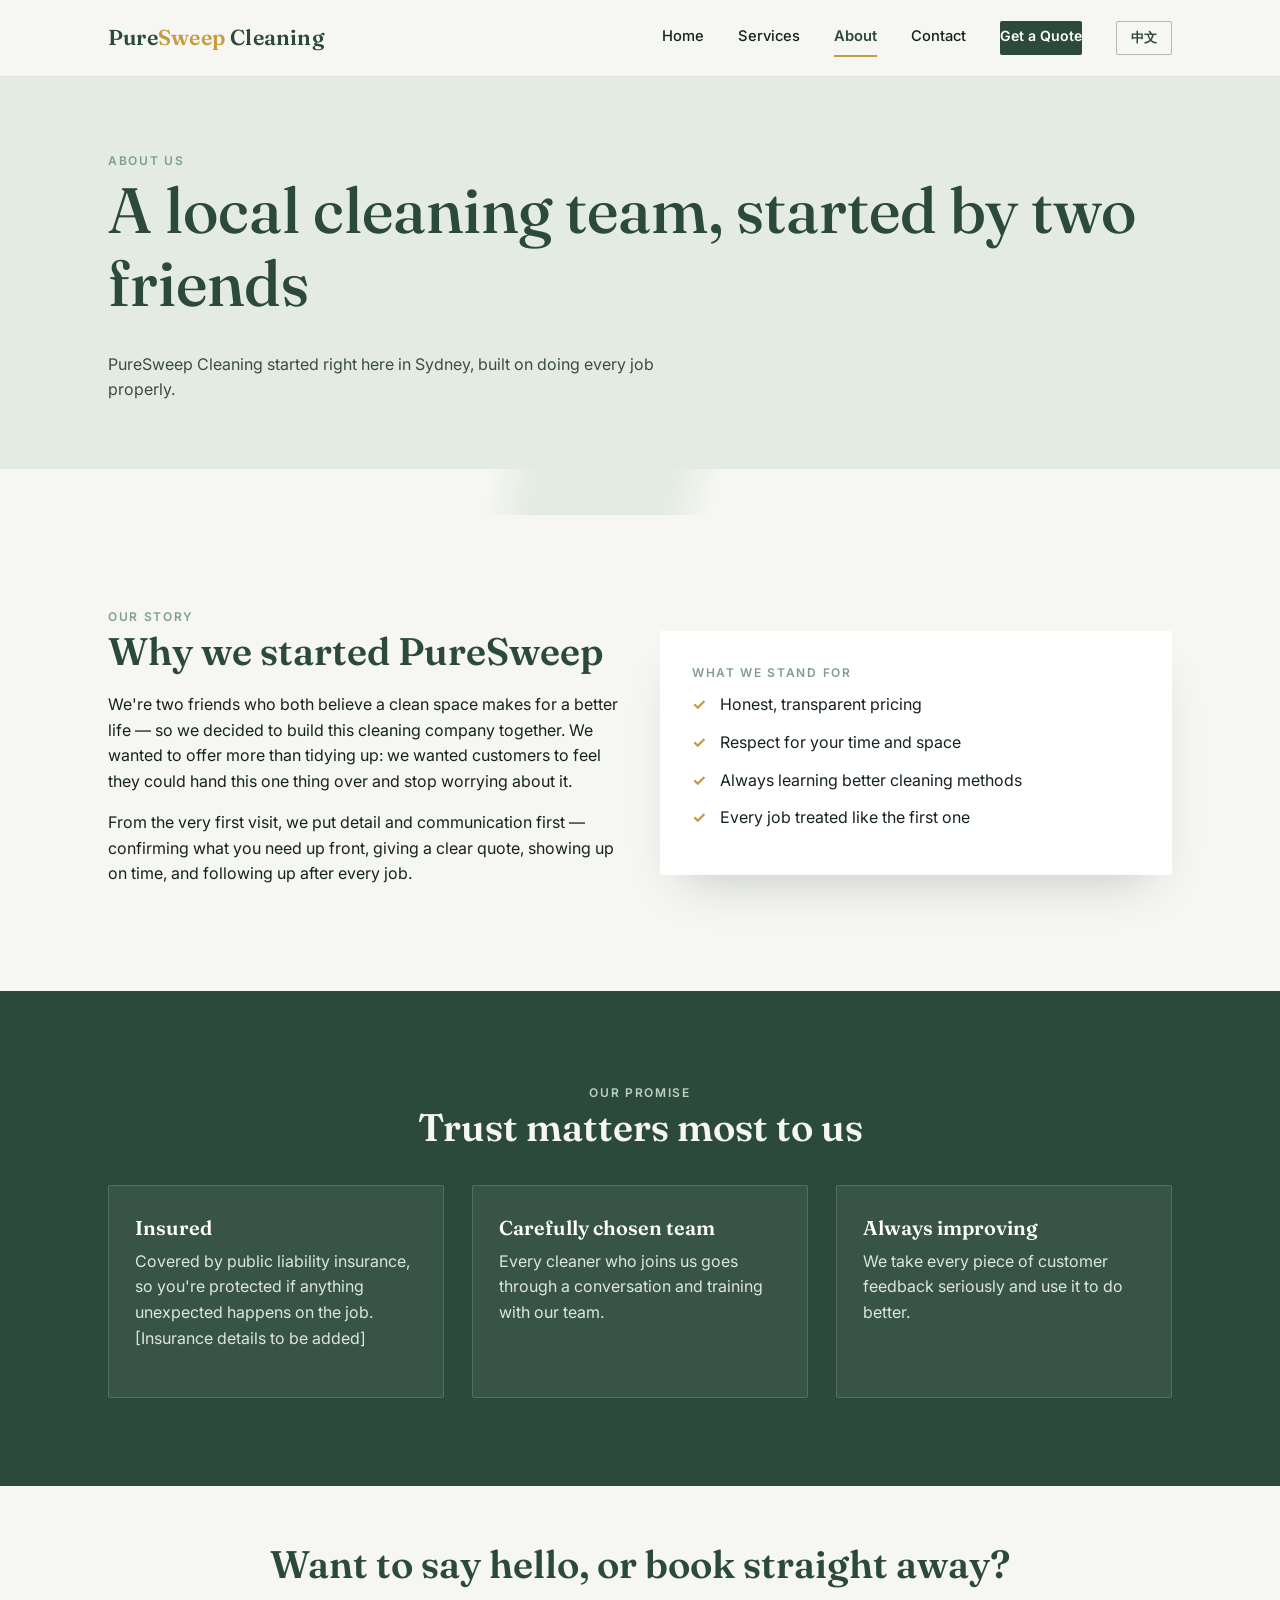
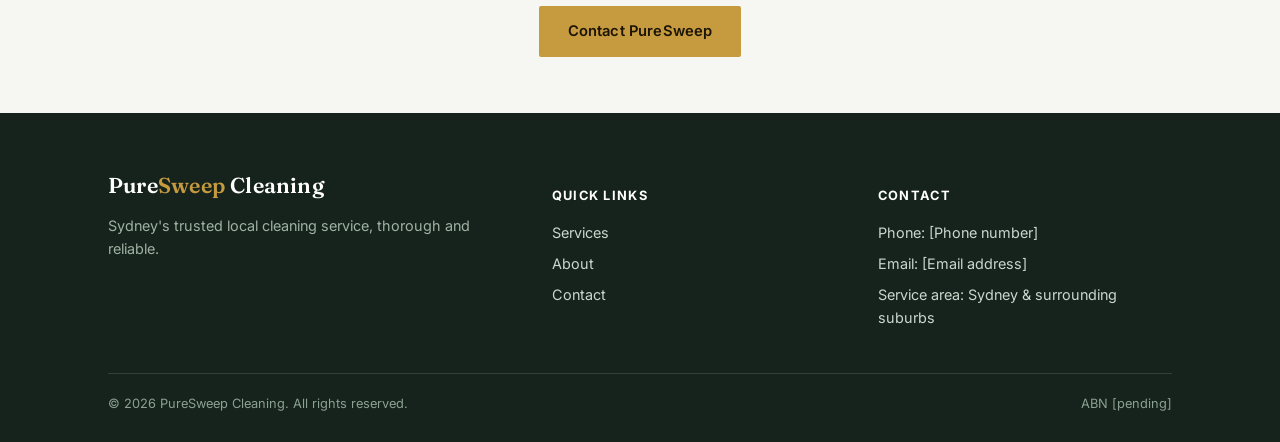
==== about.html @ 63b87b01 "first commit" ====
<!DOCTYPE html>
<html lang="en">
<head>
<meta charset="UTF-8">
<meta name="viewport" content="width=device-width, initial-scale=1.0">
<title>About Us | PureSweep Cleaning</title>
<link rel="preconnect" href="https://fonts.googleapis.com">
<link href="https://fonts.googleapis.com/css2?family=Fraunces:wght@500;600&family=Inter:wght@400;500;600;700&display=swap" rel="stylesheet">
<link rel="stylesheet" href="style.css">
</head>
<body>

<header class="site-header">
  <div class="wrap">
    <a href="index.html" class="brand">Pure<span>Sweep</span> Cleaning</a>
    <nav class="nav-links">
      <a href="index.html" data-i18n="nav.home">Home</a>
      <a href="services.html" data-i18n="nav.services">Services</a>
      <a href="about.html" class="active" data-i18n="nav.about">About</a>
      <a href="contact.html" data-i18n="nav.contact">Contact</a>
      <a href="contact.html" class="nav-cta" data-i18n="nav.cta">Get a Quote</a>
      <button id="lang-toggle" class="btn-lang" type="button">中文</button>
    </nav>
    <button class="nav-toggle" aria-label="Menu">☰</button>
  </div>
</header>

<section class="page-hero">
  <div class="wrap">
    <span class="eyebrow" data-i18n="about.eyebrow">About Us</span>
    <h1 data-i18n="about.h1">A local cleaning team, started by two friends</h1>
    <p style="max-width:56ch; color:#3a4d40;" data-i18n="about.lede">PureSweep Cleaning started right here in Sydney, built on doing every job properly.</p>
  </div>
</section>

<div class="wipe"></div>

<section class="section">
  <div class="wrap grid-2">
    <div>
      <span class="eyebrow" data-i18n="about.story.eyebrow">Our story</span>
      <h2 data-i18n="about.story.h2">Why we started PureSweep</h2>
      <p data-i18n="about.story.p1">We're two friends who both believe a clean space makes for a better life — so we decided to build this cleaning company together. We wanted to offer more than tidying up: we wanted customers to feel they could hand this one thing over and stop worrying about it.</p>
      <p data-i18n="about.story.p2">From the very first visit, we put detail and communication first — confirming what you need up front, giving a clear quote, showing up on time, and following up after every job.</p>
    </div>
    <div class="hero-card">
      <span class="eyebrow" data-i18n="about.principles.eyebrow">What we stand for</span>
      <ul class="list-check">
        <li data-i18n="about.principles.li1">Honest, transparent pricing</li>
        <li data-i18n="about.principles.li2">Respect for your time and space</li>
        <li data-i18n="about.principles.li3">Always learning better cleaning methods</li>
        <li data-i18n="about.principles.li4">Every job treated like the first one</li>
      </ul>
    </div>
  </div>
</section>

<section class="section section--forest">
  <div class="wrap" style="text-align:center;">
    <span class="eyebrow" style="color:#bcd0c1;" data-i18n="about.promise.eyebrow">Our promise</span>
    <h2 data-i18n="about.promise.h2">Trust matters most to us</h2>
    <div class="grid-3" style="margin-top:36px; text-align:left;">
      <div class="card" style="background:rgba(255,255,255,0.06); border-color:rgba(255,255,255,0.15);">
        <h3 style="color:#fff;" data-i18n="about.promise.card1.title">Insured</h3>
        <p style="color:#dde6dc;" data-i18n="about.promise.card1.desc">Covered by public liability insurance, so you're protected if anything unexpected happens on the job. [Insurance details to be added]</p>
      </div>
      <div class="card" style="background:rgba(255,255,255,0.06); border-color:rgba(255,255,255,0.15);">
        <h3 style="color:#fff;" data-i18n="about.promise.card2.title">Carefully chosen team</h3>
        <p style="color:#dde6dc;" data-i18n="about.promise.card2.desc">Every cleaner who joins us goes through a conversation and training with our team.</p>
      </div>
      <div class="card" style="background:rgba(255,255,255,0.06); border-color:rgba(255,255,255,0.15);">
        <h3 style="color:#fff;" data-i18n="about.promise.card3.title">Always improving</h3>
        <p style="color:#dde6dc;" data-i18n="about.promise.card3.desc">We take every piece of customer feedback seriously and use it to do better.</p>
      </div>
    </div>
  </div>
</section>

<section class="section section--tight" style="text-align:center;">
  <div class="wrap">
    <h2 data-i18n="about.cta.h2">Want to say hello, or book straight away?</h2>
    <a href="contact.html" class="btn btn--gold" data-i18n="about.cta.btn">Contact PureSweep</a>
  </div>
</section>

<footer class="site-footer">
  <div class="wrap">
    <div class="footer-grid">
      <div>
        <div class="brand" style="color:#fff; margin-bottom:10px;">Pure<span>Sweep</span> Cleaning</div>
        <p style="color:#9fb2a3;" data-i18n="footer.tagline">Sydney's trusted local cleaning service, thorough and reliable.</p>
      </div>
      <div>
        <h4 data-i18n="footer.quicklinksTitle">Quick Links</h4>
        <ul>
          <li><a href="services.html" data-i18n="nav.services">Services</a></li>
          <li><a href="about.html" data-i18n="nav.about">About</a></li>
          <li><a href="contact.html" data-i18n="nav.contact">Contact</a></li>
        </ul>
      </div>
      <div>
        <h4 data-i18n="footer.contactTitle">Contact</h4>
        <ul>
          <li><span data-i18n="footer.phoneLabel">Phone:</span> <span data-i18n="footer.phoneValue">[Phone number]</span></li>
          <li><span data-i18n="footer.emailLabel">Email:</span> <span data-i18n="footer.emailValue">[Email address]</span></li>
          <li><span data-i18n="footer.areaLabel">Service area:</span> <span data-i18n="footer.areaValue">Sydney & surrounding suburbs</span></li>
        </ul>
      </div>
    </div>
    <div class="footer-bottom">
      <span data-i18n="footer.rights">© 2026 PureSweep Cleaning. All rights reserved.</span>
      <span data-i18n="footer.abn">ABN [pending]</span>
    </div>
  </div>
</footer>

<script src="i18n.js"></script>
<script src="script.js"></script>
</body>
</html>
---- style.css ----
/* =========================================================
   PureSweep Cleaning — Design Tokens
   Palette: deep forest ink + sage + warm gold accent + pale mint field
   Type: Fraunces (display, characterful serif) + Inter (body/utility)
   Signature: the diagonal "wipe streak" — a clean swipe revealing
   a lighter tone beneath, used as a recurring divider motif.
   ========================================================= */

:root {
  --ink: #16231c;           /* near-black green-charcoal, primary text */
  --forest: #2c4a3b;        /* deep green, primary brand color */
  --sage: #7fa08c;          /* mid sage, secondary accent */
  --sage-tint: #e3ebe2;     /* pale sage, card/section backgrounds */
  --field: #f6f7f2;         /* warm off-white page background */
  --gold: #c69a3f;          /* warm gold, CTA / highlight accent */
  --paper: #ffffff;

  --font-display: "Fraunces", Georgia, serif;
  --font-body: "Inter", -apple-system, BlinkMacSystemFont, "Segoe UI", sans-serif;

  --radius: 2px;
  --max-width: 1120px;
}

* { box-sizing: border-box; }
html { scroll-behavior: smooth; }

body {
  margin: 0;
  background: var(--field);
  color: var(--ink);
  font-family: var(--font-body);
  font-size: 16px;
  line-height: 1.6;
  -webkit-font-smoothing: antialiased;
}

img { max-width: 100%; display: block; }

a { color: inherit; text-decoration: none; }

h1, h2, h3 {
  font-family: var(--font-display);
  font-weight: 600;
  line-height: 1.15;
  margin: 0 0 0.5em;
  color: var(--forest);
}

h1 { font-size: clamp(2.4rem, 5vw, 4rem); font-weight: 500; }
h2 { font-size: clamp(1.8rem, 3vw, 2.4rem); }
h3 { font-size: 1.25rem; }

p { margin: 0 0 1em; }

.eyebrow {
  font-family: var(--font-body);
  text-transform: uppercase;
  letter-spacing: 0.14em;
  font-size: 0.75rem;
  font-weight: 600;
  color: var(--sage);
}

/* ---------- Layout helpers ---------- */
.wrap {
  max-width: var(--max-width);
  margin: 0 auto;
  padding: 0 28px;
}

.section {
  padding: 88px 0;
}

.section--tight { padding: 56px 0; }
.section--tint { background: var(--sage-tint); }
.section--forest { background: var(--forest); color: #eef2ea; }
.section--forest h2, .section--forest h3 { color: #f6f7f2; }

/* ---------- Signature: wipe streak divider ---------- */
.wipe {
  position: relative;
  height: 46px;
  overflow: hidden;
  background: var(--field);
}
.wipe::before {
  content: "";
  position: absolute;
  inset: 0;
  background: linear-gradient(100deg,
    transparent 0%, transparent 38%,
    var(--sage-tint) 42%, var(--sage-tint) 52%,
    transparent 56%, transparent 100%);
}
.section--tint + .wipe::before { background: linear-gradient(100deg,
    transparent 0%, transparent 38%,
    var(--field) 42%, var(--field) 52%,
    transparent 56%, transparent 100%); }

/* ---------- Header / nav ---------- */
.site-header {
  position: sticky;
  top: 0;
  z-index: 20;
  background: rgba(246, 247, 242, 0.92);
  backdrop-filter: blur(6px);
  border-bottom: 1px solid rgba(44, 74, 59, 0.12);
}

.site-header .wrap {
  display: flex;
  align-items: center;
  justify-content: space-between;
  height: 76px;
}

.brand {
  font-family: var(--font-display);
  font-size: 1.35rem;
  font-weight: 600;
  color: var(--forest);
  letter-spacing: 0.01em;
}
.brand span { color: var(--gold); }

.nav-links {
  display: flex;
  gap: 34px;
  font-size: 0.92rem;
  font-weight: 500;
}
.nav-links a {
  position: relative;
  padding: 4px 0;
  color: var(--ink);
}
.nav-links a.active { color: var(--forest); font-weight: 600; }
.nav-links a::after {
  content: "";
  position: absolute;
  left: 0; right: 100%;
  bottom: -2px;
  height: 2px;
  background: var(--gold);
  transition: right 0.25s ease;
}
.nav-links a:hover::after,
.nav-links a.active::after { right: 0; }

.nav-cta {
  background: var(--forest);
  color: #fff !important;
  padding: 10px 20px;
  border-radius: var(--radius);
  font-weight: 600;
  font-size: 0.88rem;
}
.nav-cta:hover { background: var(--gold); }

.nav-toggle {
  display: none;
  background: none;
  border: none;
  font-size: 1.6rem;
  color: var(--forest);
  cursor: pointer;
}

.btn-lang {
  background: transparent;
  border: 1px solid rgba(44,74,59,0.35);
  color: var(--forest);
  padding: 7px 14px;
  border-radius: var(--radius);
  font-size: 0.82rem;
  font-weight: 600;
  cursor: pointer;
  font-family: var(--font-body);
}
.btn-lang:hover { border-color: var(--gold); color: var(--gold); }

@media (max-width: 760px) {
  .nav-links { display: none; }
  .nav-toggle { display: block; }
  .nav-links.open {
    display: flex;
    flex-direction: column;
    position: absolute;
    top: 76px; left: 0; right: 0;
    background: var(--field);
    padding: 20px 28px 28px;
    gap: 18px;
    border-bottom: 1px solid rgba(44,74,59,0.12);
  }
}

/* ---------- Buttons ---------- */
.btn {
  display: inline-block;
  padding: 13px 28px;
  border-radius: var(--radius);
  font-weight: 600;
  font-size: 0.92rem;
  letter-spacing: 0.01em;
  border: 1px solid transparent;
  cursor: pointer;
}
.btn--gold { background: var(--gold); color: #1c1505; }
.btn--gold:hover { background: #b3872f; }
.btn--outline { border-color: rgba(255,255,255,0.55); color: inherit; }
.btn--outline:hover { border-color: var(--gold); color: var(--gold); }
.btn--forest { background: var(--forest); color: #fff; }
.btn--forest:hover { background: #1f3a2d; }

/* ---------- Hero ---------- */
.hero {
  position: relative;
  padding: 120px 0 100px;
  overflow: hidden;
}
.hero::before {
  content: "";
  position: absolute;
  top: 0; bottom: 0; right: -10%;
  width: 55%;
  background: var(--sage-tint);
  transform: skewX(-8deg);
  z-index: 0;
}
.hero .wrap { position: relative; z-index: 1; }
.hero-inner {
  display: grid;
  grid-template-columns: 1.1fr 0.9fr;
  gap: 48px;
  align-items: center;
}
@media (max-width: 860px) {
  .hero-inner { grid-template-columns: 1fr; }
  .hero::before { width: 100%; right: 0; opacity: 0.5; }
}
.hero h1 { margin-bottom: 0.3em; }
.hero .lede {
  font-size: 1.15rem;
  color: #364b40;
  max-width: 46ch;
  margin-bottom: 1.6em;
}
.hero-actions { display: flex; gap: 16px; flex-wrap: wrap; }

.hero-card {
  background: var(--paper);
  border-radius: var(--radius);
  padding: 32px;
  box-shadow: 0 24px 48px -24px rgba(22, 35, 28, 0.25);
}
.hero-card .eyebrow { margin-bottom: 10px; display: block; }
.hero-stats {
  display: grid;
  grid-template-columns: 1fr 1fr;
  gap: 20px;
  margin-top: 20px;
}
.hero-stat b {
  display: block;
  font-family: var(--font-display);
  font-size: 1.9rem;
  color: var(--forest);
}
.hero-stat span { font-size: 0.82rem; color: #55695e; }

/* ---------- Cards / grids ---------- */
.grid-3 {
  display: grid;
  grid-template-columns: repeat(3, 1fr);
  gap: 28px;
}
.grid-2 {
  display: grid;
  grid-template-columns: 1fr 1fr;
  gap: 40px;
  align-items: center;
}
@media (max-width: 820px) {
  .grid-3 { grid-template-columns: 1fr; }
  .grid-2 { grid-template-columns: 1fr; }
}

.card {
  background: var(--paper);
  padding: 30px 26px;
  border-radius: var(--radius);
  border: 1px solid rgba(44,74,59,0.10);
}
.card .num {
  font-family: var(--font-display);
  font-size: 0.85rem;
  color: var(--gold);
  font-weight: 600;
  letter-spacing: 0.08em;
  display: block;
  margin-bottom: 10px;
}

.list-check { list-style: none; padding: 0; margin: 0; }
.list-check li {
  padding-left: 28px;
  position: relative;
  margin-bottom: 12px;
}
.list-check li::before {
  content: "✓";
  position: absolute;
  left: 0; top: 0;
  color: var(--gold);
  font-weight: 700;
}

/* ---------- Footer ---------- */
.site-footer {
  background: var(--ink);
  color: #cbd6cd;
  padding: 56px 0 28px;
  font-size: 0.9rem;
}
.footer-grid {
  display: grid;
  grid-template-columns: 1.4fr 1fr 1fr;
  gap: 32px;
  margin-bottom: 36px;
}
@media (max-width: 700px) {
  .footer-grid { grid-template-columns: 1fr; }
}
.site-footer h4 {
  color: #fff;
  font-family: var(--font-body);
  font-size: 0.8rem;
  text-transform: uppercase;
  letter-spacing: 0.1em;
  margin-bottom: 14px;
}
.site-footer a:hover { color: var(--gold); }
.site-footer ul { list-style: none; padding: 0; margin: 0; }
.site-footer li { margin-bottom: 8px; }
.footer-bottom {
  border-top: 1px solid rgba(255,255,255,0.12);
  padding-top: 20px;
  font-size: 0.8rem;
  color: #8ba193;
  display: flex;
  justify-content: space-between;
  flex-wrap: wrap;
  gap: 8px;
}

/* ---------- Contact form ---------- */
.form-field { margin-bottom: 18px; }
.form-field label {
  display: block;
  font-size: 0.85rem;
  font-weight: 600;
  margin-bottom: 6px;
  color: var(--forest);
}
.form-field input,
.form-field select,
.form-field textarea {
  width: 100%;
  padding: 12px 14px;
  border: 1px solid rgba(44,74,59,0.25);
  border-radius: var(--radius);
  font-family: var(--font-body);
  font-size: 0.95rem;
  background: var(--paper);
}
.form-field textarea { resize: vertical; min-height: 110px; }

.form-note {
  font-size: 0.85rem;
  color: #55695e;
  margin-top: 10px;
}

.info-row {
  display: flex;
  gap: 14px;
  margin-bottom: 18px;
}
.info-row .icon {
  width: 38px; height: 38px;
  border-radius: 50%;
  background: var(--sage-tint);
  color: var(--forest);
  display: flex; align-items: center; justify-content: center;
  flex-shrink: 0;
  font-weight: 700;
}

.page-hero {
  padding: 70px 0 50px;
  background: var(--sage-tint);
}
.page-hero .eyebrow { margin-bottom: 10px; }
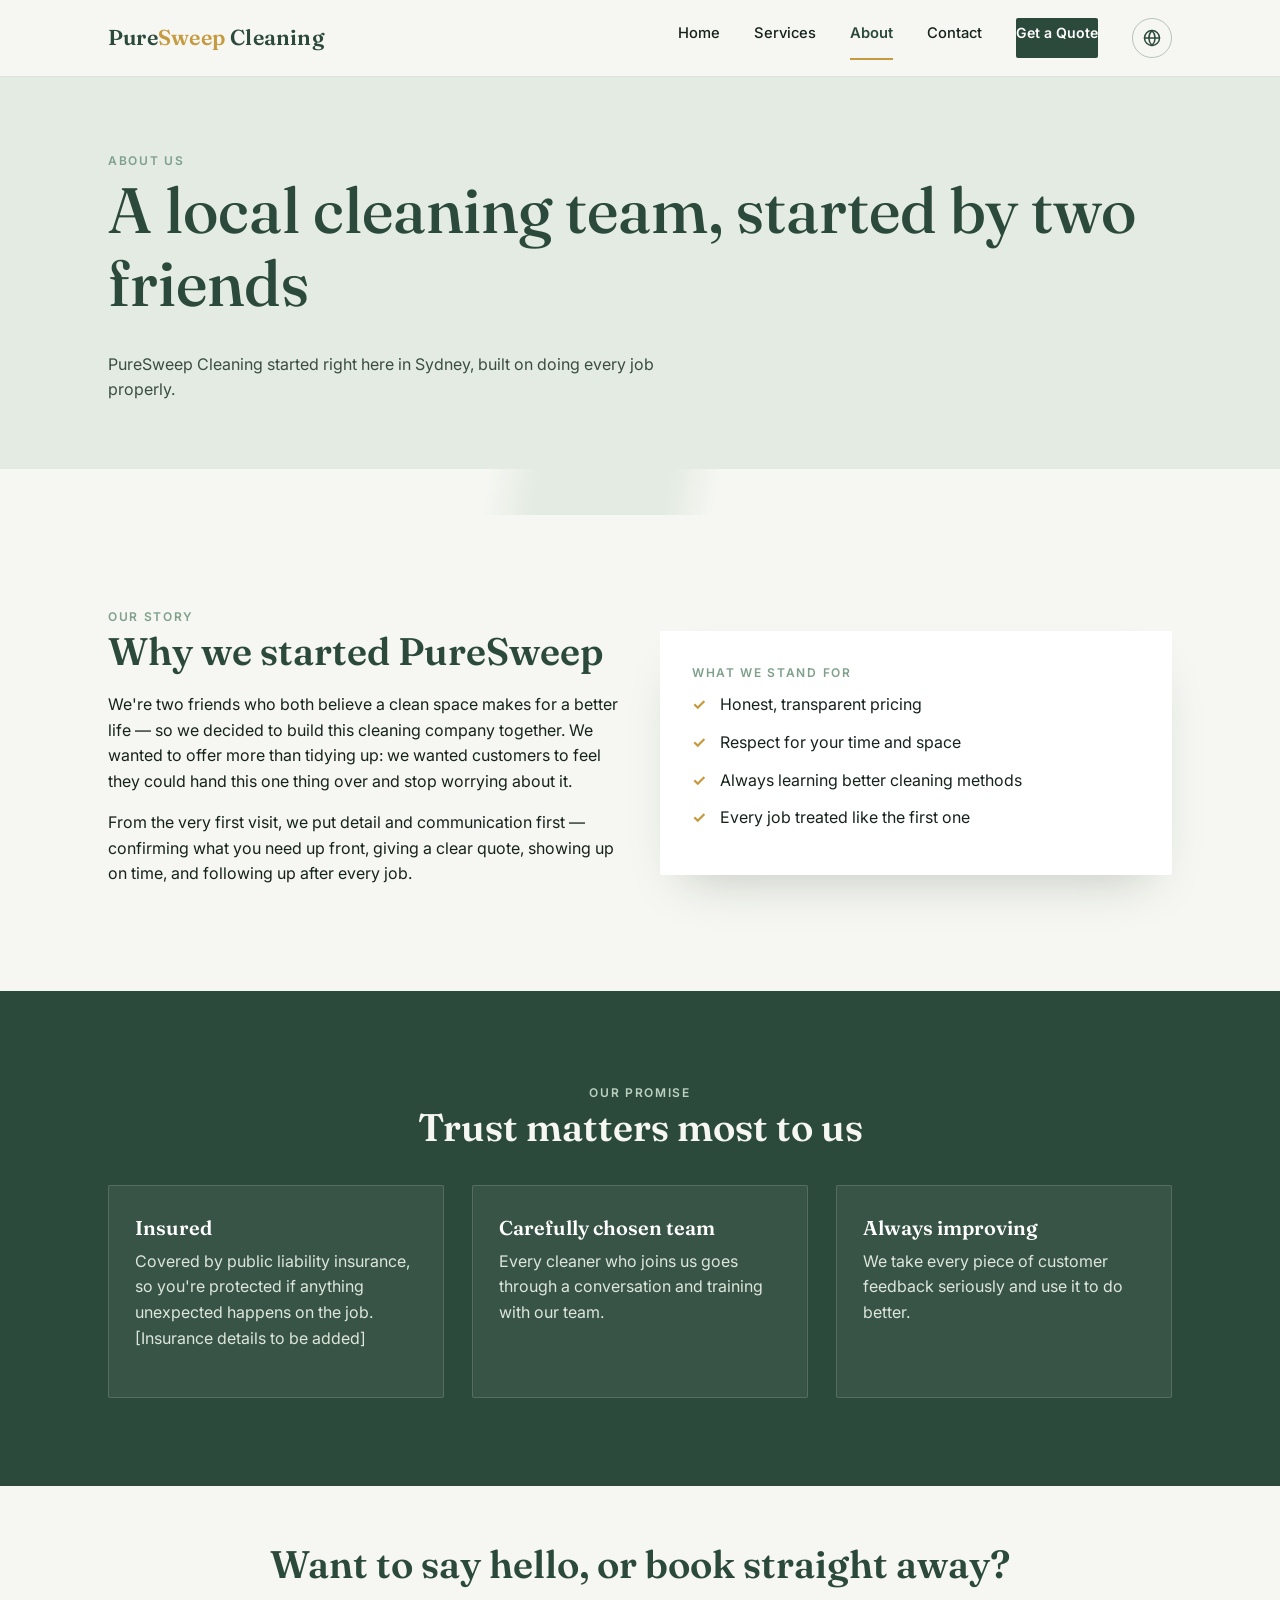
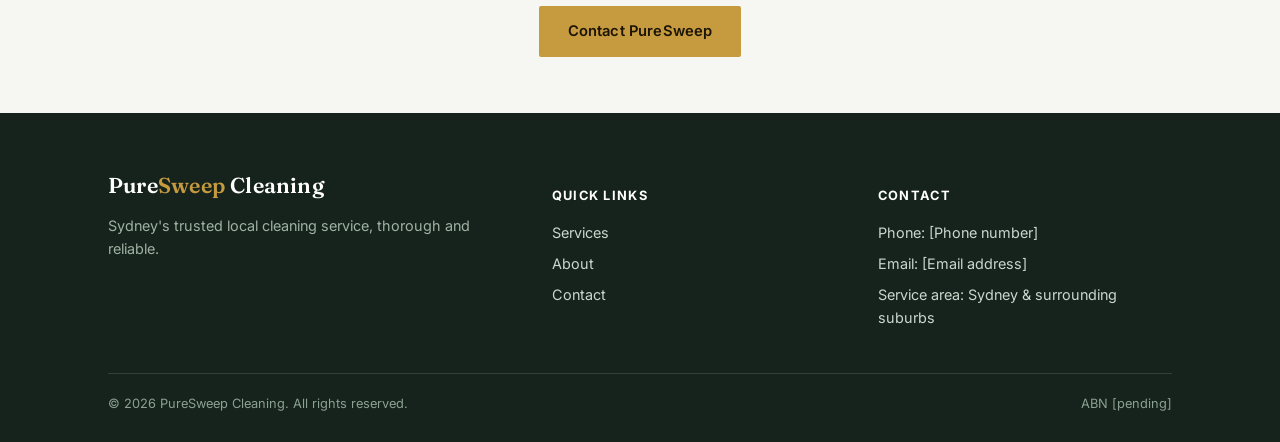
==== commit 1f46dc17: "Add a language toggle to transfer Chinese and English" ====
--- a/about.html
+++ b/about.html
@@ -19,7 +19,19 @@
       <a href="about.html" class="active" data-i18n="nav.about">About</a>
       <a href="contact.html" data-i18n="nav.contact">Contact</a>
       <a href="contact.html" class="nav-cta" data-i18n="nav.cta">Get a Quote</a>
-      <button id="lang-toggle" class="btn-lang" type="button">中文</button>
+      <div class="lang-switch">
+        <button id="lang-toggle" class="btn-lang-icon" type="button" aria-label="Switch language" aria-expanded="false">
+          <svg viewBox="0 0 24 24" fill="none" stroke-width="1.8" stroke-linecap="round" stroke-linejoin="round">
+            <circle cx="12" cy="12" r="9"></circle>
+            <line x1="3" y1="12" x2="21" y2="12"></line>
+            <path d="M12 3c2.5 2.7 3.8 5.9 3.8 9s-1.3 6.3-3.8 9c-2.5-2.7-3.8-5.9-3.8-9s1.3-6.3 3.8-9z"></path>
+          </svg>
+        </button>
+        <div class="lang-menu" id="lang-menu">
+          <button type="button" class="lang-option" data-lang="en">English <span class="check">✓</span></button>
+          <button type="button" class="lang-option" data-lang="zh">中文 <span class="check">✓</span></button>
+        </div>
+      </div>
     </nav>
     <button class="nav-toggle" aria-label="Menu">☰</button>
   </div>
--- a/style.css
+++ b/style.css
@@ -168,18 +168,66 @@
   cursor: pointer;
 }
 
-.btn-lang {
+.lang-switch {
+  position: relative;
+}
+.btn-lang-icon {
+  display: flex;
+  align-items: center;
+  gap: 6px;
   background: transparent;
-  border: 1px solid rgba(44,74,59,0.35);
-  color: var(--forest);
-  padding: 7px 14px;
-  border-radius: var(--radius);
-  font-size: 0.82rem;
-  font-weight: 600;
+  border: 1px solid rgba(44,74,59,0.3);
+  color: var(--forest);
+  width: 40px;
+  height: 40px;
+  padding: 0;
+  border-radius: 50%;
   cursor: pointer;
+  justify-content: center;
+}
+.btn-lang-icon svg { width: 20px; height: 20px; stroke: currentColor; }
+.btn-lang-icon:hover,
+.btn-lang-icon[aria-expanded="true"] {
+  border-color: var(--gold);
+  color: var(--gold);
+}
+
+.lang-menu {
+  display: none;
+  position: absolute;
+  top: 48px;
+  right: 0;
+  background: var(--paper);
+  border: 1px solid rgba(44,74,59,0.14);
+  border-radius: var(--radius);
+  box-shadow: 0 16px 32px -16px rgba(22,35,28,0.28);
+  min-width: 128px;
+  overflow: hidden;
+  z-index: 30;
+}
+.lang-menu.open { display: block; }
+.lang-option {
+  display: flex;
+  align-items: center;
+  justify-content: space-between;
+  width: 100%;
+  padding: 10px 14px;
+  background: none;
+  border: none;
+  text-align: left;
   font-family: var(--font-body);
-}
-.btn-lang:hover { border-color: var(--gold); color: var(--gold); }
+  font-size: 0.88rem;
+  color: var(--ink);
+  cursor: pointer;
+}
+.lang-option:hover { background: var(--sage-tint); }
+.lang-option.is-active { color: var(--forest); font-weight: 600; }
+.lang-option .check { color: var(--gold); visibility: hidden; }
+.lang-option.is-active .check { visibility: visible; }
+
+@media (max-width: 760px) {
+  .lang-switch { order: -1; }
+}
 
 @media (max-width: 760px) {
   .nav-links { display: none; }
@@ -402,4 +450,4 @@
   padding: 70px 0 50px;
   background: var(--sage-tint);
 }
-.page-hero .eyebrow { margin-bottom: 10px; }
+.page-hero .eyebrow { margin-bottom: 10px; }
